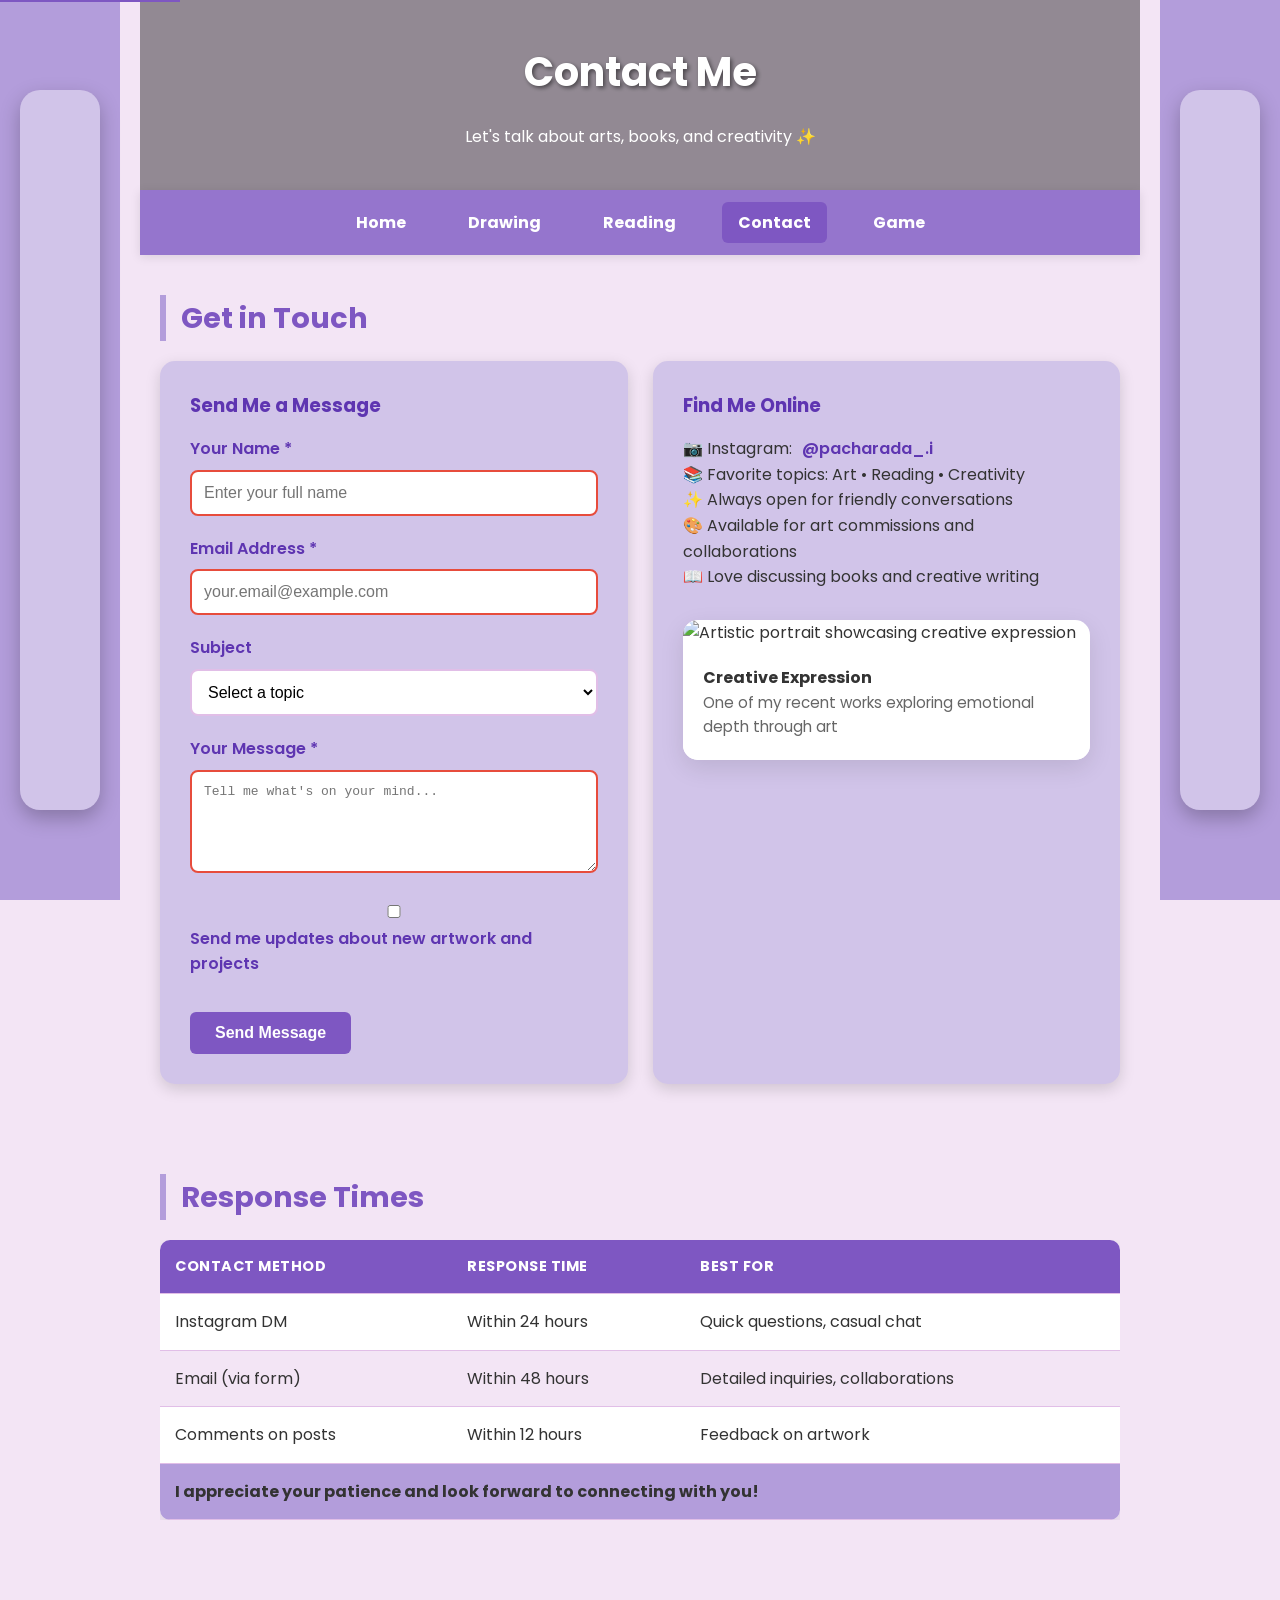
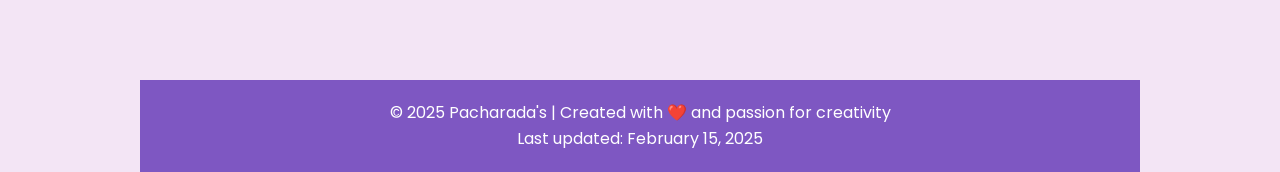
==== contact.html @ 02a7f9ed "first commit" ====
<!DOCTYPE html>
<html lang="en">
<head>
    <meta charset="UTF-8">
    <meta name="viewport" content="width=device-width, initial-scale=1.0">
    <meta name="description" content="Contact Pacharada - Get in touch for discussions about art, reading, and creativity">
    <meta name="keywords" content="contact, art, reading, creativity, collaboration">
    <meta name="author" content="Pacharada">
    <title>Contact Me - Pacharada's Hobby Website</title>
    <link rel="stylesheet" href="styles.css">
    <link rel="preconnect" href="https://fonts.googleapis.com">
    <link rel="preconnect" href="https://fonts.gstatic.com" crossorigin>
    <link href="https://fonts.googleapis.com/css2?family=Poppins:wght@300;400;600;700&display=swap" rel="stylesheet">
</head>
<body>

<a href="#main-content" class="skip-link">Skip to main content</a>

<!-- Side Decorations -->
<aside class="side left" aria-hidden="true">
    <div class="decor-box"></div>
</aside>
<aside class="side right" aria-hidden="true">
    <div class="decor-box"></div>
</aside>

<div class="main">

<header role="banner">
    <h1>Contact Me</h1>
    <p>Let's talk about arts, books, and creativity ✨</p>
</header>

<nav role="navigation" aria-label="Main navigation">
    <a href="index.html">Home</a>
    <a href="hobby.html">Drawing</a>
    <a href="hobby2.html">Reading</a>
    <a href="contact.html" class="active" aria-current="page">Contact</a>
    <a href="game.html">Game</a>
</nav>

<main id="main-content" role="main">
    <section aria-labelledby="contact-heading">
        <h2 id="contact-heading">Get in Touch</h2>
        
        <div class="contact-grid">
            <article class="card">
                <h3>Send Me a Message</h3>
                <form id="contact-form" novalidate>
                    <div class="form-group">
                        <label for="name">Your Name *</label>
                        <input 
                            type="text" 
                            id="name" 
                            name="name" 
                            required 
                            placeholder="Enter your full name"
                            aria-describedby="name-error"
                            pattern="[A-Za-z\s]{2,50}"
                            title="Please enter a valid name (2-50 characters, letters only)"
                        >
                        <div id="name-error" class="error-message" role="alert"></div>
                    </div>
                    
                    <div class="form-group">
                        <label for="email">Email Address *</label>
                        <input 
                            type="email" 
                            id="email" 
                            name="email" 
                            required 
                            placeholder="your.email@example.com"
                            aria-describedby="email-error"
                            title="Please enter a valid email address"
                        >
                        <div id="email-error" class="error-message" role="alert"></div>
                    </div>
                    
                    <div class="form-group">
                        <label for="subject">Subject</label>
                        <select id="subject" name="subject" aria-describedby="subject-error">
                            <option value="">Select a topic</option>
                            <option value="art">Art & Drawing</option>
                            <option value="reading">Books & Reading</option>
                            <option value="collaboration">Collaboration</option>
                            <option value="general">General Inquiry</option>
                        </select>
                        <div id="subject-error" class="error-message" role="alert"></div>
                    </div>
                    
                    <div class="form-group">
                        <label for="message">Your Message *</label>
                        <textarea 
                            id="message" 
                            name="message" 
                            rows="5" 
                            required 
                            placeholder="Tell me what's on your mind..."
                            aria-describedby="message-error"
                            minlength="10"
                            maxlength="500"
                            title="Please enter a message between 10-500 characters"
                        ></textarea>
                        <div id="message-error" class="error-message" role="alert"></div>
                    </div>
                    
                    <div class="form-group">
                        <label for="newsletter">
                            <input type="checkbox" id="newsletter" name="newsletter">
                            Send me updates about new artwork and projects
                        </label>
                    </div>
                    
                    <button type="submit" class="btn">Send Message</button>
                </form>
            </article>

            <article class="card">
                <h3>Find Me Online</h3>
                <div class="contact-info">
                    <p>📷 Instagram: 
                        <a href="https://www.instagram.com/pacharada_.i" target="_blank" rel="noopener noreferrer" class="social-link">
                            @pacharada_.i
                        </a>
                    </p>
                    <p>📚 Favorite topics: Art • Reading • Creativity</p>
                    <p>✨ Always open for friendly conversations</p>
                    <p>🎨 Available for art commissions and collaborations</p>
                    <p>📖 Love discussing books and creative writing</p>
                </div>
                
                <div class="multimedia-container">
                    <div class="media-item">
                        <img src="tee-saitan.jpeg" alt="Artistic portrait showcasing creative expression" loading="lazy">
                        <div class="media-caption">
                            <h4>Creative Expression</h4>
                            <p>One of my recent works exploring emotional depth through art</p>
                        </div>
                    </div>
                </div>
            </article>
        </div>
    </section>

    <section aria-labelledby="response-heading">
        <h2 id="response-heading">Response Times</h2>
        
        <div class="table-container">
            <table>
                <thead>
                    <tr>
                        <th scope="col">Contact Method</th>
                        <th scope="col">Response Time</th>
                        <th scope="col">Best For</th>
                    </tr>
                </thead>
                <tbody>
                    <tr>
                        <td>Instagram DM</td>
                        <td>Within 24 hours</td>
                        <td>Quick questions, casual chat</td>
                    </tr>
                    <tr>
                        <td>Email (via form)</td>
                        <td>Within 48 hours</td>
                        <td>Detailed inquiries, collaborations</td>
                    </tr>
                    <tr>
                        <td>Comments on posts</td>
                        <td>Within 12 hours</td>
                        <td>Feedback on artwork</td>
                    </tr>
                </tbody>
                <tfoot>
                    <tr>
                        <td colspan="3">I appreciate your patience and look forward to connecting with you!</td>
                    </tr>
                </tfoot>
            </table>
        </div>
    </section>
</main>

<footer role="contentinfo">
    <p>&copy; 2025 Pacharada's | Created with ❤️ and passion for creativity</p>
    <p>Last updated: <time datetime="2025-02-15">February 15, 2025</time></p>
</footer>

</div>

<script>
// Form validation and interaction
document.getElementById('contact-form').addEventListener('submit', function(e) {
    e.preventDefault();
    
    // Clear previous errors
    document.querySelectorAll('.error-message').forEach(error => {
        error.textContent = '';
        error.style.display = 'none';
    });
    
    let isValid = true;
    
    // Validate name
    const name = document.getElementById('name');
    const nameError = document.getElementById('name-error');
    if (!name.value.trim() || name.value.length < 2) {
        nameError.textContent = 'Please enter your name (at least 2 characters)';
        nameError.style.display = 'block';
        isValid = false;
    } else if (!/^[A-Za-z\s]+$/.test(name.value)) {
        nameError.textContent = 'Name should only contain letters and spaces';
        nameError.style.display = 'block';
        isValid = false;
    }
    
    // Validate email
    const email = document.getElementById('email');
    const emailError = document.getElementById('email-error');
    const emailPattern = /^[^\s@]+@[^\s@]+\.[^\s@]+$/;
    if (!email.value.trim() || !emailPattern.test(email.value)) {
        emailError.textContent = 'Please enter a valid email address';
        emailError.style.display = 'block';
        isValid = false;
    }
    
    // Validate message
    const message = document.getElementById('message');
    const messageError = document.getElementById('message-error');
    if (!message.value.trim() || message.value.length < 10) {
        messageError.textContent = 'Please enter a message (at least 10 characters)';
        messageError.style.display = 'block';
        isValid = false;
    } else if (message.value.length > 500) {
        messageError.textContent = 'Message should be less than 500 characters';
        messageError.style.display = 'block';
        isValid = false;
    }
    
    if (isValid) {
        // Show success message
        const successMessage = document.createElement('div');
        successMessage.className = 'game-message success';
        successMessage.textContent = 'Thank you for your message! I\'ll get back to you soon.';
        successMessage.style.marginTop = '20px';
        
        const form = document.getElementById('contact-form');
        form.appendChild(successMessage);
        
        // Reset form after 3 seconds
        setTimeout(() => {
            form.reset();
            successMessage.remove();
        }, 3000);
    }
});

// Real-time validation feedback
document.getElementById('name').addEventListener('input', function() {
    const nameError = document.getElementById('name-error');
    if (this.value.length >= 2 && /^[A-Za-z\s]+$/.test(this.value)) {
        nameError.textContent = '';
        nameError.style.display = 'none';
    }
});

document.getElementById('email').addEventListener('input', function() {
    const emailError = document.getElementById('email-error');
    const emailPattern = /^[^\s@]+@[^\s@]+\.[^\s@]+$/;
    if (emailPattern.test(this.value)) {
        emailError.textContent = '';
        emailError.style.display = 'none';
    }
});

document.getElementById('message').addEventListener('input', function() {
    const messageError = document.getElementById('message-error');
    if (this.value.length >= 10 && this.value.length <= 500) {
        messageError.textContent = '';
        messageError.style.display = 'none';
    }
});
</script>

<script src="page-transitions.js"></script>

</body>
</html>
---- styles.css ----
/* ===== RESET & BASE STYLES ===== */
* {
    margin: 0;
    padding: 0;
    box-sizing: border-box;
}

body {
    font-family: "Poppins", sans-serif;
    background: #F3E5F5;
    color: #333;
    line-height: 1.6;
}

/* ===== ACCESSIBILITY ===== */
/* Focus styles for keyboard navigation */
*:focus {
    outline: 3px solid #7E57C2;
    outline-offset: 2px;
}

/* Skip to content link for screen readers */
.skip-link {
    position: absolute;
    top: -40px;
    left: 0;
    background: #7E57C2;
    color: white;
    padding: 8px;
    text-decoration: none;
    z-index: 1000;
}

.skip-link:focus {
    top: 0;
}

/* ===== SIDE DECORATIONS ===== */
.side {
    position: fixed;
    top: 0;
    width: 120px;
    height: 100vh;
    background: #B39DDB;
    display: flex;
    justify-content: center;
    align-items: center;
    z-index: 1;
}

.side.left { left: 0; }
.side.right { right: 0; }

.side .decor-box {
    width: 80px;
    height: 80%;
    background: #D1C4E9;
    border-radius: 20px;
    box-shadow: 0 8px 20px rgba(0,0,0,0.25);
    animation: float 4s ease-in-out infinite;
}

@keyframes float {
    0%, 100% { transform: translateY(0); }
    50% { transform: translateY(-15px); }
}

/* ===== MAIN LAYOUT ===== */
.main {
    margin: 0 140px;
    min-height: 100vh;
}

/* ===== HEADER ===== */
header {
    background: url("img7.jpg") center/cover no-repeat;
    color: white;
    padding: 2.5em 0;
    text-align: center;
    position: relative;
}

header::before {
    content: '';
    position: absolute;
    top: 0;
    left: 0;
    right: 0;
    bottom: 0;
    background: rgba(0,0,0,0.4);
    z-index: 1;
}

header h1, header p {
    position: relative;
    z-index: 2;
}

header h1 {
    font-size: 2.5em;
    margin-bottom: 0.5em;
    text-shadow: 2px 2px 4px rgba(0,0,0,0.5);
}

/* ===== NAVIGATION ===== */
nav {
    background: #9575CD;
    display: flex;
    justify-content: center;
    gap: 30px;
    padding: 12px 0;
    position: sticky;
    top: 0;
    z-index: 100;
    box-shadow: 0 2px 10px rgba(0,0,0,0.1);
}

nav a {
    color: white;
    text-decoration: none;
    font-weight: bold;
    padding: 8px 16px;
    border-radius: 6px;
    transition: all 0.3s ease;
}

nav a:hover, nav a:focus {
    background: rgba(255,255,255,0.2);
    transform: translateY(-2px);
}

nav a.active {
    background: #7E57C2;
}

/* ===== MAIN CONTENT ===== */
main {
    max-width: 1000px;
    margin: 0 auto;
    padding: 40px 20px;
}

section {
    margin-bottom: 60px;
}

/* ===== CARDS ===== */
.card {
    background: #D1C4E9;
    border-radius: 15px;
    padding: 30px;
    margin-bottom: 30px;
    box-shadow: 0 5px 15px rgba(0,0,0,0.15);
    transition: transform 0.35s ease, box-shadow 0.35s ease;
}

.card:hover {
    transform: translateY(-6px);
    box-shadow: 0 12px 28px rgba(94,53,177,0.4);
}

/* ===== BUTTONS ===== */
.btn {
    display: inline-block;
    margin-top: 15px;
    padding: 12px 25px;
    background: #7E57C2;
    color: white;
    text-decoration: none;
    border-radius: 6px;
    font-weight: bold;
    transition: all 0.3s ease;
    border: none;
    cursor: pointer;
    font-size: 1em;
}

.btn:hover, .btn:focus {
    background: #9575CD;
    transform: scale(1.08);
    box-shadow: 0 10px 25px rgba(126,87,194,0.5);
}

/* ===== TABLES ===== */
.table-container {
    overflow-x: auto;
    margin: 20px 0;
}

table {
    width: 100%;
    border-collapse: collapse;
    background: white;
    border-radius: 10px;
    overflow: hidden;
    box-shadow: 0 4px 15px rgba(0,0,0,0.1);
}

thead {
    background: #7E57C2;
    color: white;
}

th, td {
    padding: 15px;
    text-align: left;
    border-bottom: 1px solid #E1BEE7;
}

th {
    font-weight: bold;
    text-transform: uppercase;
    font-size: 0.9em;
    letter-spacing: 0.5px;
}

tbody tr:nth-child(even) {
    background: #F3E5F5;
}

tbody tr:hover {
    background: #E1BEE7;
    transform: scale(1.01);
    transition: all 0.2s ease;
}

tfoot {
    background: #B39DDB;
    font-weight: bold;
}

/* ===== FORMS ===== */
.form-group {
    margin-bottom: 20px;
}

label {
    display: block;
    margin-bottom: 8px;
    font-weight: 600;
    color: #5E35B1;
}

input, textarea, select {
    width: 100%;
    padding: 12px;
    border: 2px solid #E1BEE7;
    border-radius: 8px;
    font-size: 1em;
    transition: all 0.3s ease;
    background: white;
}

input:hover, textarea:hover, select:hover {
    border-color: #B39DDB;
    transform: translateY(-2px);
    box-shadow: 0 4px 12px rgba(94,53,177,0.15);
}

input:focus, textarea:focus, select:focus {
    border-color: #7E57C2;
    box-shadow: 0 0 0 3px rgba(126,87,194,0.1);
}

input:invalid, textarea:invalid {
    border-color: #e74c3c;
}

input:valid, textarea:valid {
    border-color: #27ae60;
}

.error-message {
    color: #e74c3c;
    font-size: 0.9em;
    margin-top: 5px;
    display: none;
}

/* ===== MULTIMEDIA ===== */
.multimedia-container {
    display: grid;
    grid-template-columns: repeat(auto-fit, minmax(300px, 1fr));
    gap: 30px;
    margin: 30px 0;
}

.media-item {
    background: white;
    border-radius: 15px;
    overflow: hidden;
    box-shadow: 0 8px 25px rgba(0,0,0,0.1);
    transition: transform 0.3s ease;
}

.media-item:hover {
    transform: translateY(-8px);
}

.media-item img, .media-item video, .media-item audio {
    width: 100%;
    height: auto;
    display: block;
}

.media-caption {
    padding: 20px;
    background: white;
}

.media-caption h3 {
    color: #7E57C2;
    margin-bottom: 10px;
}

.media-caption p {
    color: #666;
    font-size: 0.95em;
}

/* ===== GAME STYLES ===== */
.game-container {
    background: white;
    border-radius: 15px;
    padding: 30px;
    box-shadow: 0 8px 25px rgba(0,0,0,0.1);
    text-align: center;
}

.game-header {
    display: flex;
    justify-content: space-between;
    align-items: center;
    margin-bottom: 30px;
    flex-wrap: wrap;
    gap: 20px;
}

.game-stats {
    display: flex;
    gap: 30px;
    align-items: center;
}

.stat-item {
    background: #F3E5F5;
    padding: 10px 20px;
    border-radius: 10px;
    font-weight: bold;
    color: #5E35B1;
}

.game-board {
    display: grid;
    grid-template-columns: repeat(4, 1fr);
    gap: 15px;
    max-width: 500px;
    margin: 0 auto 30px;
}

.memory-card {
    aspect-ratio: 1;
    background: linear-gradient(135deg, #7E57C2, #9575CD);
    border-radius: 10px;
    cursor: pointer;
    display: flex;
    align-items: center;
    justify-content: center;
    font-size: 2em;
    color: white;
    transition: all 0.3s ease;
    position: relative;
    transform-style: preserve-3d;
}

.memory-card:hover {
    transform: scale(1.05);
}

.memory-card.flipped {
    transform: rotateY(180deg);
}

.memory-card.matched {
    background: linear-gradient(135deg, #4CAF50, #66BB6A);
    animation: matchPulse 0.6s ease;
}

@keyframes matchPulse {
    0% { transform: scale(1); }
    50% { transform: scale(1.1); }
    100% { transform: scale(1); }
}

.card-front, .card-back {
    position: absolute;
    width: 100%;
    height: 100%;
    display: flex;
    align-items: center;
    justify-content: center;
    backface-visibility: hidden;
    border-radius: 10px;
}

.card-back {
    transform: rotateY(180deg);
    background: white;
    color: #333;
}

.game-controls {
    display: flex;
    gap: 15px;
    justify-content: center;
    flex-wrap: wrap;
}

.game-message {
    margin: 20px 0;
    padding: 15px;
    border-radius: 10px;
    font-weight: bold;
    transition: all 0.3s ease;
}

.game-message.success {
    background: #d4edda;
    color: #155724;
    border: 1px solid #c3e6cb;
}

.game-message.info {
    background: #d1ecf1;
    color: #0c5460;
    border: 1px solid #bee5eb;
}

/* ===== HIGH SCORES ===== */
#high-scores {
    margin-top: 30px;
    text-align: center;
}

#high-scores h3 {
    color: #7E57C2;
    margin-bottom: 20px;
    font-size: 1.5em;
}

.scores-list {
    display: flex;
    flex-direction: column;
    gap: 10px;
    max-width: 400px;
    margin: 0 auto;
}

.score-item {
    display: flex;
    justify-content: space-between;
    align-items: center;
    padding: 12px 15px;
    background: #F3E5F5;
    border-radius: 8px;
    border: 2px solid #E1BEE7;
    transition: all 0.3s ease;
}

.score-item:hover {
    background: #E1BEE7;
    transform: translateY(-2px);
    box-shadow: 0 4px 12px rgba(94,53,177,0.15);
}

.score-item:first-child {
    background: linear-gradient(135deg, #FFD700, #FFA500);
    color: white;
    border-color: #FFD700;
    font-weight: bold;
}

.score-item:nth-child(2) {
    background: linear-gradient(135deg, #C0C0C0, #808080);
    color: white;
    border-color: #C0C0C0;
    font-weight: bold;
}

.score-item:nth-child(3) {
    background: linear-gradient(135deg, #CD7F32, #8B4513);
    color: white;
    border-color: #CD7F32;
    font-weight: bold;
}

.rank {
    font-weight: bold;
    min-width: 30px;
    color: #7E57C2;
}

.score-item:first-child .rank,
.score-item:nth-child(2) .rank,
.score-item:nth-child(3) .rank {
    color: white;
}

.score-details {
    flex: 1;
    text-align: center;
    font-weight: 600;
}

.score-date {
    font-size: 0.85em;
    color: #666;
    min-width: 80px;
    text-align: right;
}

.score-item:first-child .score-date,
.score-item:nth-child(2) .score-date,
.score-item:nth-child(3) .score-date {
    color: rgba(255,255,255,0.8);
}

/* ===== GRID LAYOUTS ===== */
.contact-grid {
    display: grid;
    grid-template-columns: repeat(auto-fit, minmax(280px, 1fr));
    gap: 25px;
}

.hobby-grid {
    display: grid;
    grid-template-columns: repeat(auto-fit, minmax(250px, 1fr));
    gap: 30px;
    margin: 30px 0;
}

/* ===== FOOTER ===== */
footer {
    background: #7E57C2;
    color: white;
    text-align: center;
    padding: 20px;
    margin-top: 60px;
}

/* ===== RESPONSIVE DESIGN ===== */
@media (max-width: 768px) {
    .side {
        width: 60px;
    }
    
    .side .decor-box {
        width: 40px;
    }
    
    .main {
        margin: 0 80px;
    }
    
    header h1 {
        font-size: 2em;
    }
    
    nav {
        flex-wrap: wrap;
        gap: 10px;
        padding: 10px;
    }
    
    nav a {
        padding: 6px 12px;
        font-size: 0.9em;
    }
    
    .game-board {
        grid-template-columns: repeat(3, 1fr);
        gap: 10px;
        max-width: 350px;
    }
    
    .memory-card {
        font-size: 1.5em;
    }
    
    .game-header {
        justify-content: center;
        text-align: center;
    }
    
    .game-stats {
        flex-direction: column;
        gap: 10px;
    }
    
    .scores-list {
        max-width: 280px;
    }
    
    .score-item {
        padding: 10px 12px;
        font-size: 0.9em;
    }
    
    .score-date {
        display: none;
    }
}

@media (max-width: 480px) {
    .side {
        display: none;
    }
    
    .main {
        margin: 0;
    }
    
    header {
        padding: 1.5em 0;
    }
    
    header h1 {
        font-size: 1.5em;
    }
    
    main {
        padding: 20px 15px;
    }
    
    .card {
        padding: 20px;
    }
    
    .game-board {
        grid-template-columns: repeat(3, 1fr);
        gap: 8px;
        max-width: 280px;
    }
    
    .memory-card {
        font-size: 1.2em;
    }
    
    .multimedia-container {
        grid-template-columns: 1fr;
    }
}

/* ===== SOCIAL LINKS ===== */
.social-link {
    display: inline-block;
    margin-left: 6px;
    color: #5E35B1;
    font-weight: 600;
    text-decoration: none;
    transition: all 0.3s ease;
}

.social-link:hover, .social-link:focus {
    color: #311B92;
    transform: scale(1.08);
    text-decoration: underline;
}

/* ===== HEADINGS ===== */
h2 {
    color: #7E57C2;
    border-left: 6px solid #B39DDB;
    padding-left: 15px;
    margin-bottom: 20px;
    font-size: 1.8em;
}

h3 {
    color: #5E35B1;
    margin-bottom: 15px;
}

/* ===== UTILITY CLASSES ===== */
.text-center { text-align: center; }
.text-left { text-align: left; }
.text-right { text-align: right; }

.mb-20 { margin-bottom: 20px; }
.mb-30 { margin-bottom: 30px; }
.mt-20 { margin-top: 20px; }
.mt-30 { margin-top: 30px; }

.hidden { display: none; }
.visible { display: block; }

/* ===== ANIMATIONS ===== */
@keyframes fadeIn {
    from { opacity: 0; transform: translateY(20px); }
    to { opacity: 1; transform: translateY(0); }
}

@keyframes pageFadeIn {
    from { opacity: 0; }
    to { opacity: 1; }
}

@keyframes slideInFromLeft {
    from { opacity: 0; transform: translateX(-30px); }
    to { opacity: 1; transform: translateX(0); }
}

@keyframes slideInFromRight {
    from { opacity: 0; transform: translateX(30px); }
    to { opacity: 1; transform: translateX(0); }
}

@keyframes slideInFromTop {
    from { opacity: 0; transform: translateY(-30px); }
    to { opacity: 1; transform: translateY(0); }
}

@keyframes slideInFromBottom {
    from { opacity: 0; transform: translateY(30px); }
    to { opacity: 1; transform: translateY(0); }
}

/* Page transition animations */
.page-transition {
    animation: pageFadeIn 0.6s ease-in-out;
}

.fade-in {
    animation: fadeIn 0.6s ease forwards;
}

.slide-in-left {
    animation: slideInFromLeft 0.8s ease forwards;
}

.slide-in-right {
    animation: slideInFromRight 0.8s ease forwards;
}

.slide-in-top {
    animation: slideInFromTop 0.8s ease forwards;
}

.slide-in-bottom {
    animation: slideInFromBottom 0.8s ease forwards;
}

/* Staggered animations for multiple elements */
.stagger-animation > * {
    opacity: 0;
    animation: fadeIn 0.6s ease forwards;
}

.stagger-animation > *:nth-child(1) { animation-delay: 0.1s; }
.stagger-animation > *:nth-child(2) { animation-delay: 0.2s; }
.stagger-animation > *:nth-child(3) { animation-delay: 0.3s; }
.stagger-animation > *:nth-child(4) { animation-delay: 0.4s; }
.stagger-animation > *:nth-child(5) { animation-delay: 0.5s; }
.stagger-animation > *:nth-child(6) { animation-delay: 0.6s; }

/* Page content animations on load */
main {
    animation: slideInFromBottom 0.8s ease-out;
}

.card {
    animation: slideInFromTop 0.8s ease-out;
    animation-fill-mode: both;
}

.card:nth-child(1) { animation-delay: 0.1s; }
.card:nth-child(2) { animation-delay: 0.2s; }
.card:nth-child(3) { animation-delay: 0.3s; }
.card:nth-child(4) { animation-delay: 0.4s; }
.card:nth-child(5) { animation-delay: 0.5s; }
.card:nth-child(6) { animation-delay: 0.6s; }

/* Navigation animation */
nav {
    animation: slideInFromTop 0.6s ease-out;
}

/* Header animation */
header {
    animation: slideInFromTop 0.8s ease-out;
}

/* Footer animation */
footer {
    animation: slideInFromBottom 0.6s ease-out;
    animation-delay: 0.3s;
    animation-fill-mode: both;
}

/* Smooth transitions for all interactive elements */
a, button, .btn, input, textarea, select {
    transition: all 0.3s ease;
}

/* Enhanced hover animations */
.card:hover {
    animation: none; /* Disable animation on hover to prevent conflicts */
    transform: translateY(-6px);
    box-shadow: 0 12px 28px rgba(94,53,177,0.4);
}

/* Loading state animation */
.loading {
    opacity: 0.6;
    pointer-events: none;
    transition: opacity 0.3s ease;
}

/* Page exit animation (for future use with JavaScript) */
.page-exit {
    animation: pageFadeOut 0.4s ease-in forwards;
}

@keyframes pageFadeOut {
    from { opacity: 1; }
    to { opacity: 0; }
}

/* ===== PRINT STYLES ===== */
@media print {
    .side {
        display: none;
    }
    
    .main {
        margin: 0;
    }
    
    nav {
        position: static;
    }
    
    .game-container {
        break-inside: avoid;
    }
}
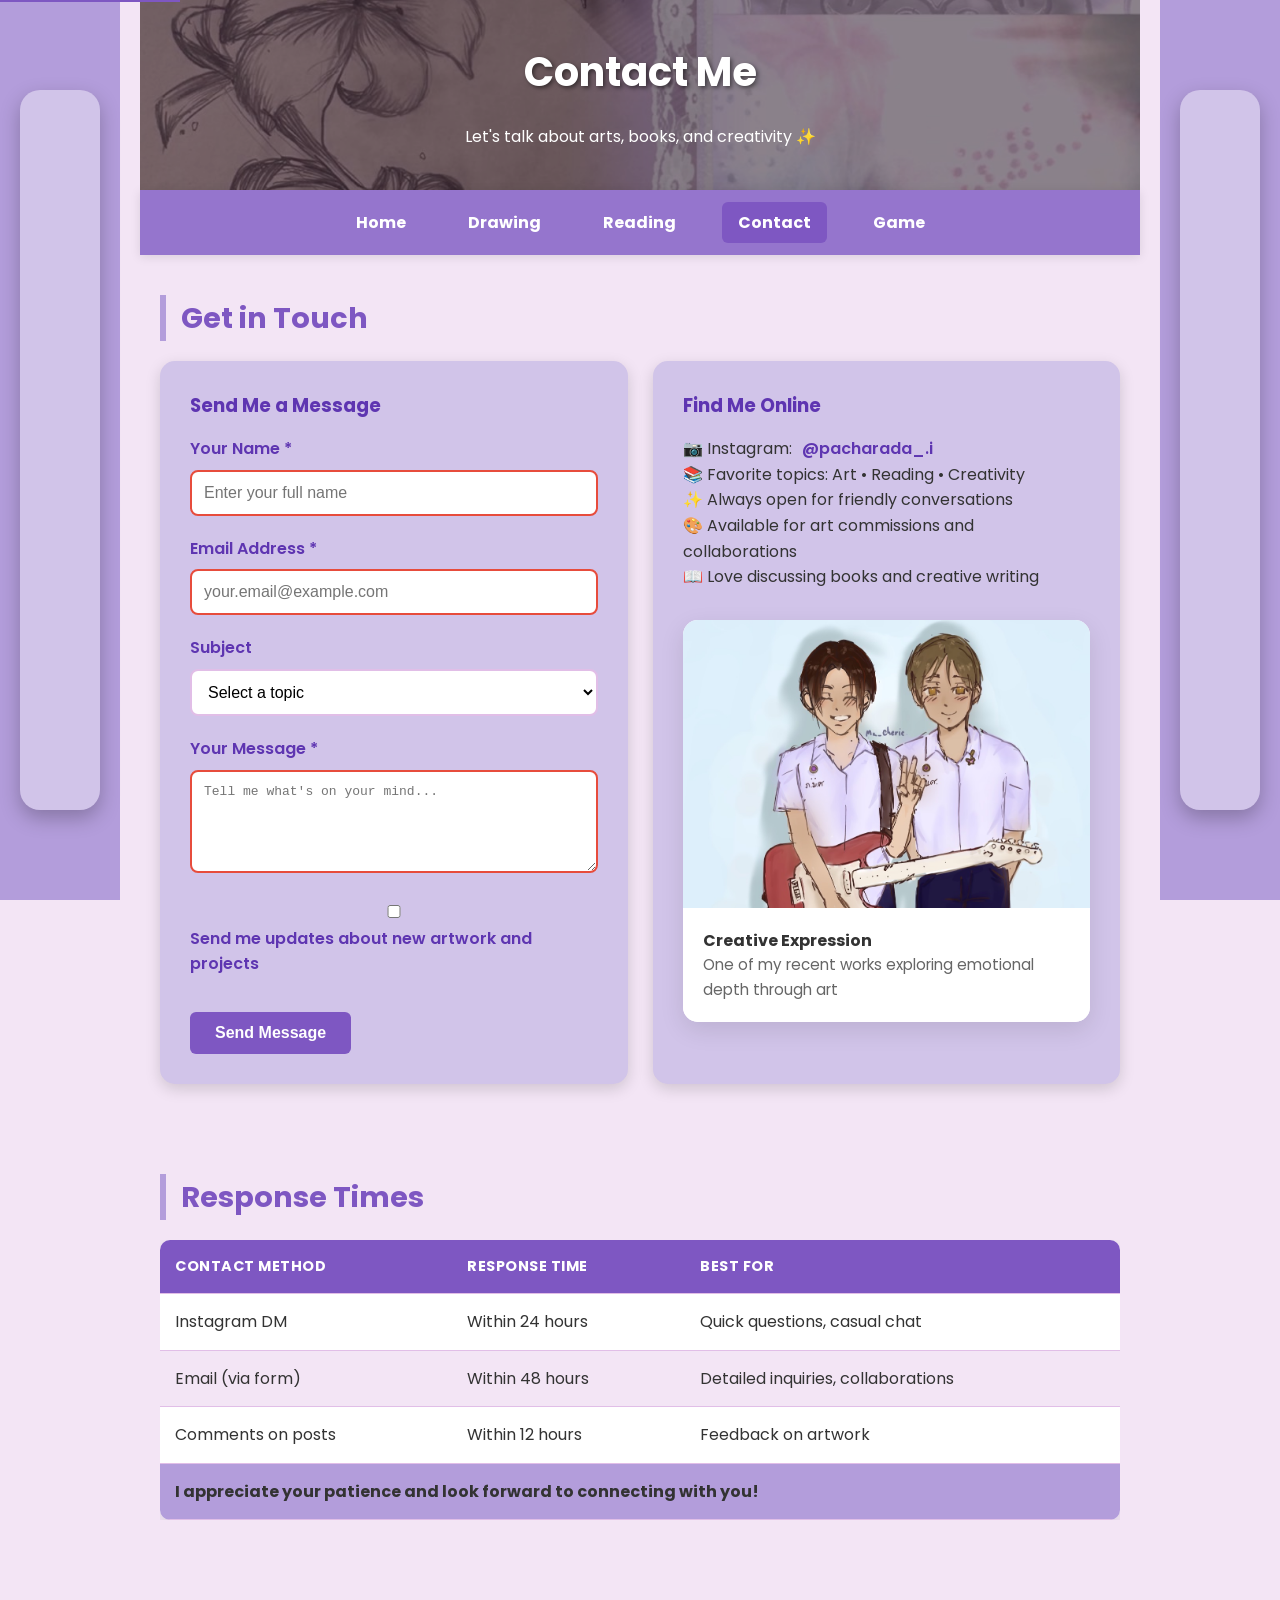
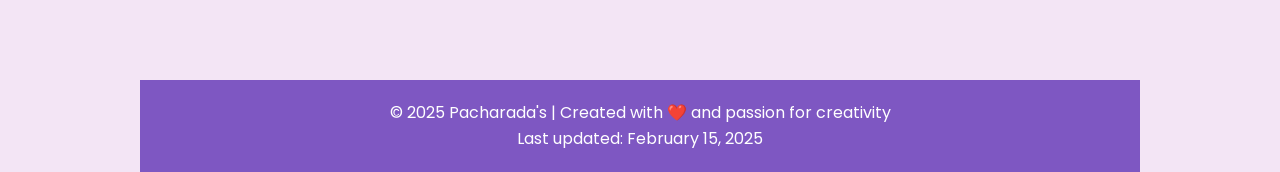
==== commit b3ea762f: "first commit" ====
--- a/contact.html
+++ b/contact.html
@@ -12,7 +12,7 @@
     <link rel="preconnect" href="https://fonts.gstatic.com" crossorigin>
     <link href="https://fonts.googleapis.com/css2?family=Poppins:wght@300;400;600;700&display=swap" rel="stylesheet">
 </head>
-<body>
+<body class="page-fade">
 
 <a href="#main-content" class="skip-link">Skip to main content</a>
 
@@ -282,7 +282,5 @@
 });
 </script>
 
-<script src="page-transitions.js"></script>
-
 </body>
 </html>
--- a/styles.css
+++ b/styles.css
@@ -705,125 +705,13 @@
     to { opacity: 1; }
 }
 
-@keyframes slideInFromLeft {
-    from { opacity: 0; transform: translateX(-30px); }
-    to { opacity: 1; transform: translateX(0); }
-}
-
-@keyframes slideInFromRight {
-    from { opacity: 0; transform: translateX(30px); }
-    to { opacity: 1; transform: translateX(0); }
-}
-
-@keyframes slideInFromTop {
-    from { opacity: 0; transform: translateY(-30px); }
-    to { opacity: 1; transform: translateY(0); }
-}
-
-@keyframes slideInFromBottom {
-    from { opacity: 0; transform: translateY(30px); }
-    to { opacity: 1; transform: translateY(0); }
-}
-
-/* Page transition animations */
-.page-transition {
-    animation: pageFadeIn 0.6s ease-in-out;
+/* Page fade animation */
+.page-fade {
+    animation: pageFadeIn 0.8s ease-in-out;
 }
 
 .fade-in {
     animation: fadeIn 0.6s ease forwards;
-}
-
-.slide-in-left {
-    animation: slideInFromLeft 0.8s ease forwards;
-}
-
-.slide-in-right {
-    animation: slideInFromRight 0.8s ease forwards;
-}
-
-.slide-in-top {
-    animation: slideInFromTop 0.8s ease forwards;
-}
-
-.slide-in-bottom {
-    animation: slideInFromBottom 0.8s ease forwards;
-}
-
-/* Staggered animations for multiple elements */
-.stagger-animation > * {
-    opacity: 0;
-    animation: fadeIn 0.6s ease forwards;
-}
-
-.stagger-animation > *:nth-child(1) { animation-delay: 0.1s; }
-.stagger-animation > *:nth-child(2) { animation-delay: 0.2s; }
-.stagger-animation > *:nth-child(3) { animation-delay: 0.3s; }
-.stagger-animation > *:nth-child(4) { animation-delay: 0.4s; }
-.stagger-animation > *:nth-child(5) { animation-delay: 0.5s; }
-.stagger-animation > *:nth-child(6) { animation-delay: 0.6s; }
-
-/* Page content animations on load */
-main {
-    animation: slideInFromBottom 0.8s ease-out;
-}
-
-.card {
-    animation: slideInFromTop 0.8s ease-out;
-    animation-fill-mode: both;
-}
-
-.card:nth-child(1) { animation-delay: 0.1s; }
-.card:nth-child(2) { animation-delay: 0.2s; }
-.card:nth-child(3) { animation-delay: 0.3s; }
-.card:nth-child(4) { animation-delay: 0.4s; }
-.card:nth-child(5) { animation-delay: 0.5s; }
-.card:nth-child(6) { animation-delay: 0.6s; }
-
-/* Navigation animation */
-nav {
-    animation: slideInFromTop 0.6s ease-out;
-}
-
-/* Header animation */
-header {
-    animation: slideInFromTop 0.8s ease-out;
-}
-
-/* Footer animation */
-footer {
-    animation: slideInFromBottom 0.6s ease-out;
-    animation-delay: 0.3s;
-    animation-fill-mode: both;
-}
-
-/* Smooth transitions for all interactive elements */
-a, button, .btn, input, textarea, select {
-    transition: all 0.3s ease;
-}
-
-/* Enhanced hover animations */
-.card:hover {
-    animation: none; /* Disable animation on hover to prevent conflicts */
-    transform: translateY(-6px);
-    box-shadow: 0 12px 28px rgba(94,53,177,0.4);
-}
-
-/* Loading state animation */
-.loading {
-    opacity: 0.6;
-    pointer-events: none;
-    transition: opacity 0.3s ease;
-}
-
-/* Page exit animation (for future use with JavaScript) */
-.page-exit {
-    animation: pageFadeOut 0.4s ease-in forwards;
-}
-
-@keyframes pageFadeOut {
-    from { opacity: 1; }
-    to { opacity: 0; }
 }
 
 /* ===== PRINT STYLES ===== */
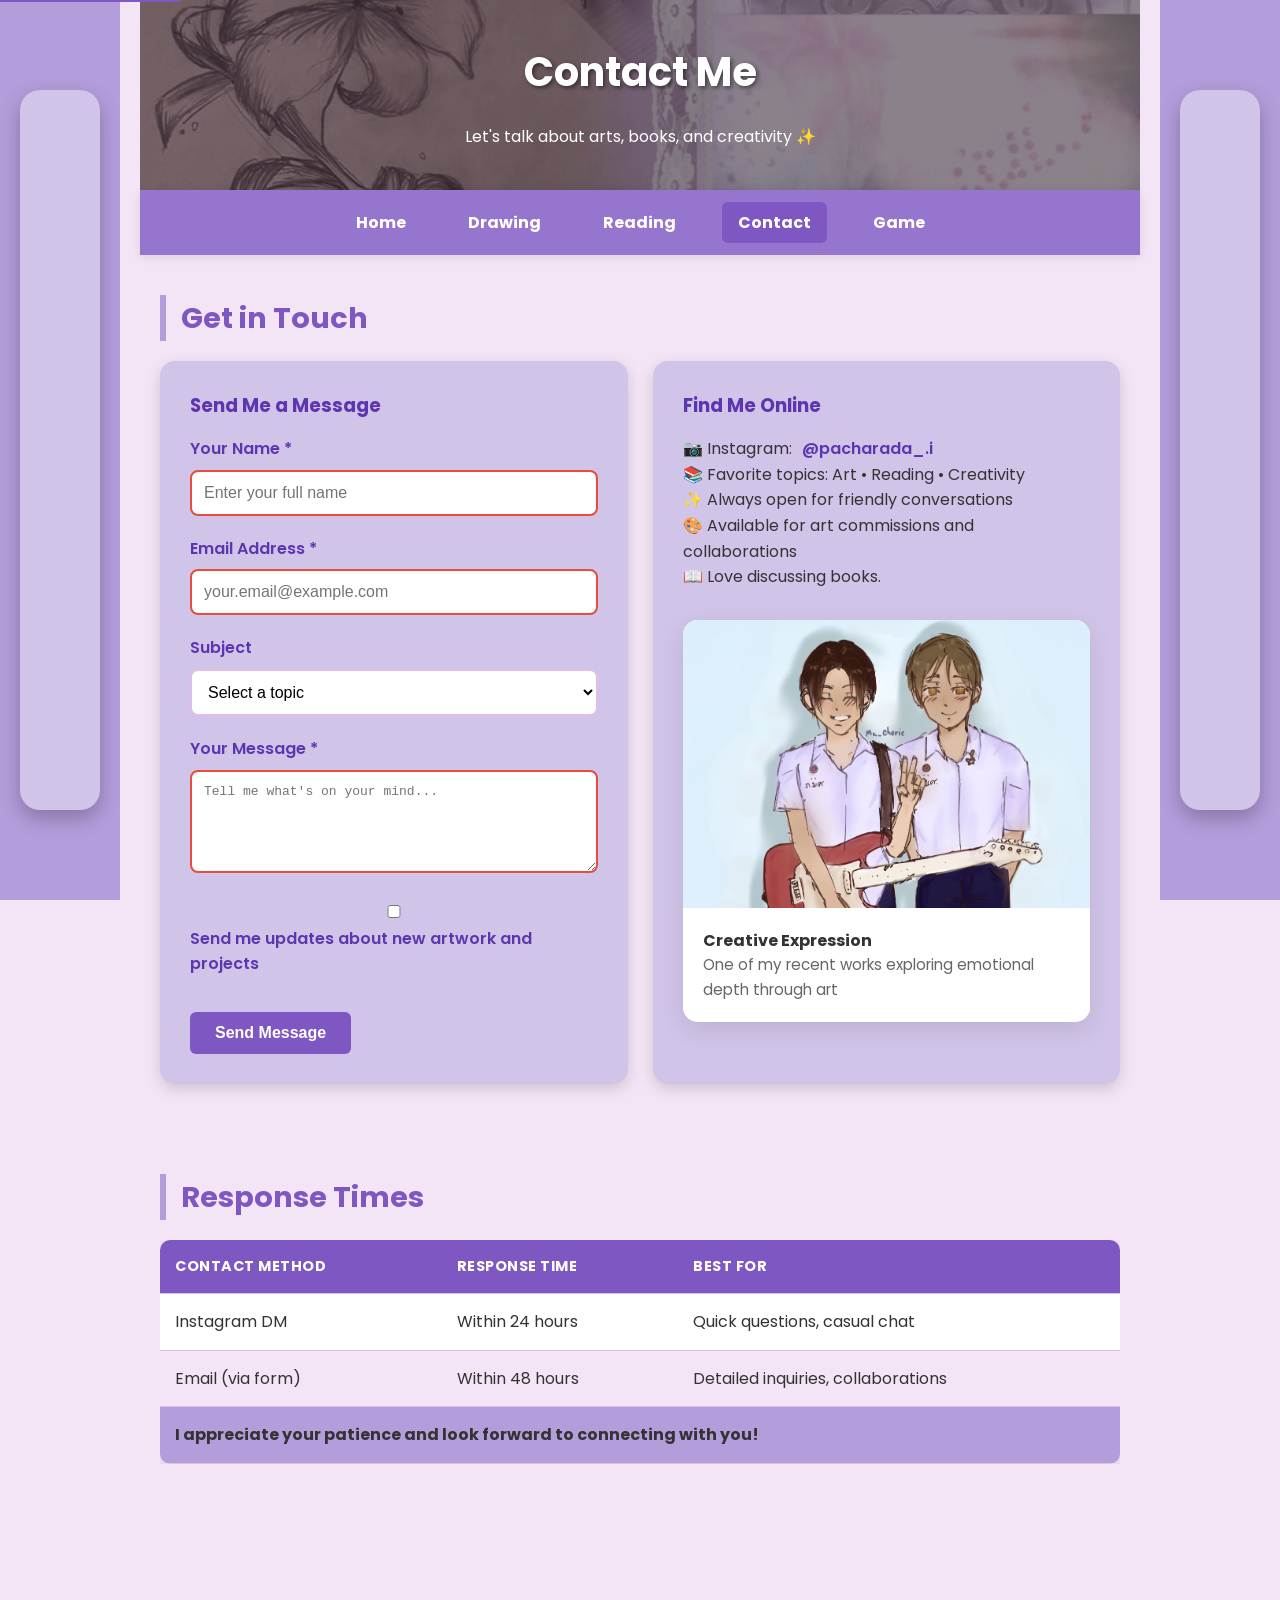
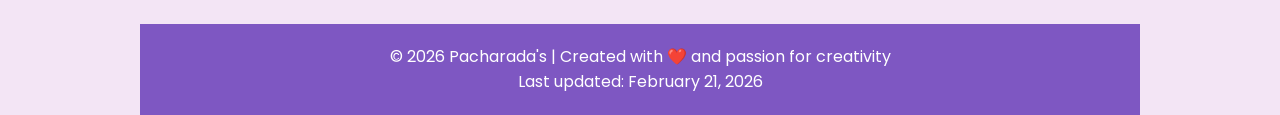
==== commit 6c7b213b: "fix from comment" ====
--- a/contact.html
+++ b/contact.html
@@ -126,7 +126,7 @@
                     <p>📚 Favorite topics: Art • Reading • Creativity</p>
                     <p>✨ Always open for friendly conversations</p>
                     <p>🎨 Available for art commissions and collaborations</p>
-                    <p>📖 Love discussing books and creative writing</p>
+                    <p>📖 Love discussing books.</p>
                 </div>
                 
                 <div class="multimedia-container">
@@ -165,11 +165,6 @@
                         <td>Within 48 hours</td>
                         <td>Detailed inquiries, collaborations</td>
                     </tr>
-                    <tr>
-                        <td>Comments on posts</td>
-                        <td>Within 12 hours</td>
-                        <td>Feedback on artwork</td>
-                    </tr>
                 </tbody>
                 <tfoot>
                     <tr>
@@ -182,8 +177,8 @@
 </main>
 
 <footer role="contentinfo">
-    <p>&copy; 2025 Pacharada's | Created with ❤️ and passion for creativity</p>
-    <p>Last updated: <time datetime="2025-02-15">February 15, 2025</time></p>
+    <p>&copy; 2026 Pacharada's | Created with ❤️ and passion for creativity</p>
+    <p>Last updated: <time datetime="2026-02-21">February 21, 2026</time></p>
 </footer>
 
 </div>
--- a/styles.css
+++ b/styles.css
@@ -539,6 +539,121 @@
     margin: 30px 0;
 }
 
+/* ===== GAME INSTRUCTIONS ===== */
+.game-instructions {
+    background: #F3E5F5;
+    border-radius: 10px;
+    padding: 20px;
+    margin-top: 20px;
+    text-align: left;
+}
+
+.game-instructions h3 {
+    color: #7E57C2;
+    margin-bottom: 10px;
+}
+
+.game-instructions ul {
+    padding-left: 20px;
+}
+
+.game-instructions li {
+    margin-bottom: 6px;
+    color: #555;
+}
+
+/* ===== GAME BANNER (floating emojis) ===== */
+.game-banner {
+    display: flex;
+    justify-content: center;
+    gap: 20px;
+    padding: 20px 0 10px;
+    flex-wrap: wrap;
+}
+
+.float-emoji {
+    font-size: 2em;
+    display: inline-block;
+    animation: floatEmoji 3s ease-in-out infinite;
+}
+
+@keyframes floatEmoji {
+    0%, 100% { transform: translateY(0) rotate(0deg); }
+    50% { transform: translateY(-18px) rotate(10deg); }
+}
+
+/* ===== TIC-TAC-TOE GAME ===== */
+.ttt-area {
+    text-align: center;
+}
+
+.ttt-status {
+    font-size: 1.3em;
+    font-weight: bold;
+    color: #5E35B1;
+    margin-bottom: 20px;
+    padding: 12px;
+    background: #EDE7F6;
+    border-radius: 10px;
+}
+
+.ttt-stats {
+    display: flex;
+    gap: 20px;
+    justify-content: center;
+    margin-bottom: 20px;
+    flex-wrap: wrap;
+}
+
+.ttt-board {
+    display: grid;
+    grid-template-columns: repeat(3, 1fr);
+    gap: 10px;
+    max-width: 300px;
+    margin: 0 auto 20px;
+}
+
+.ttt-cell {
+    aspect-ratio: 1;
+    background: #F3E5F5;
+    border: 3px solid #B39DDB;
+    border-radius: 12px;
+    font-size: 2.2em;
+    cursor: pointer;
+    transition: all 0.2s ease;
+    display: flex;
+    align-items: center;
+    justify-content: center;
+}
+
+.ttt-cell:hover:not(:disabled) {
+    background: #D1C4E9;
+    transform: scale(1.05);
+}
+
+.ttt-cell:disabled {
+    cursor: default;
+}
+
+.ttt-cell.x {
+    color: #7E57C2;
+}
+
+.ttt-cell.o {
+    color: #E91E63;
+}
+
+.ttt-cell.winner {
+    background: linear-gradient(135deg, #FFD700, #FFA500);
+    border-color: #FFD700;
+    animation: winPulse 0.6s ease infinite alternate;
+}
+
+@keyframes winPulse {
+    from { transform: scale(1); }
+    to { transform: scale(1.08); }
+}
+
 /* ===== FOOTER ===== */
 footer {
     background: #7E57C2;
